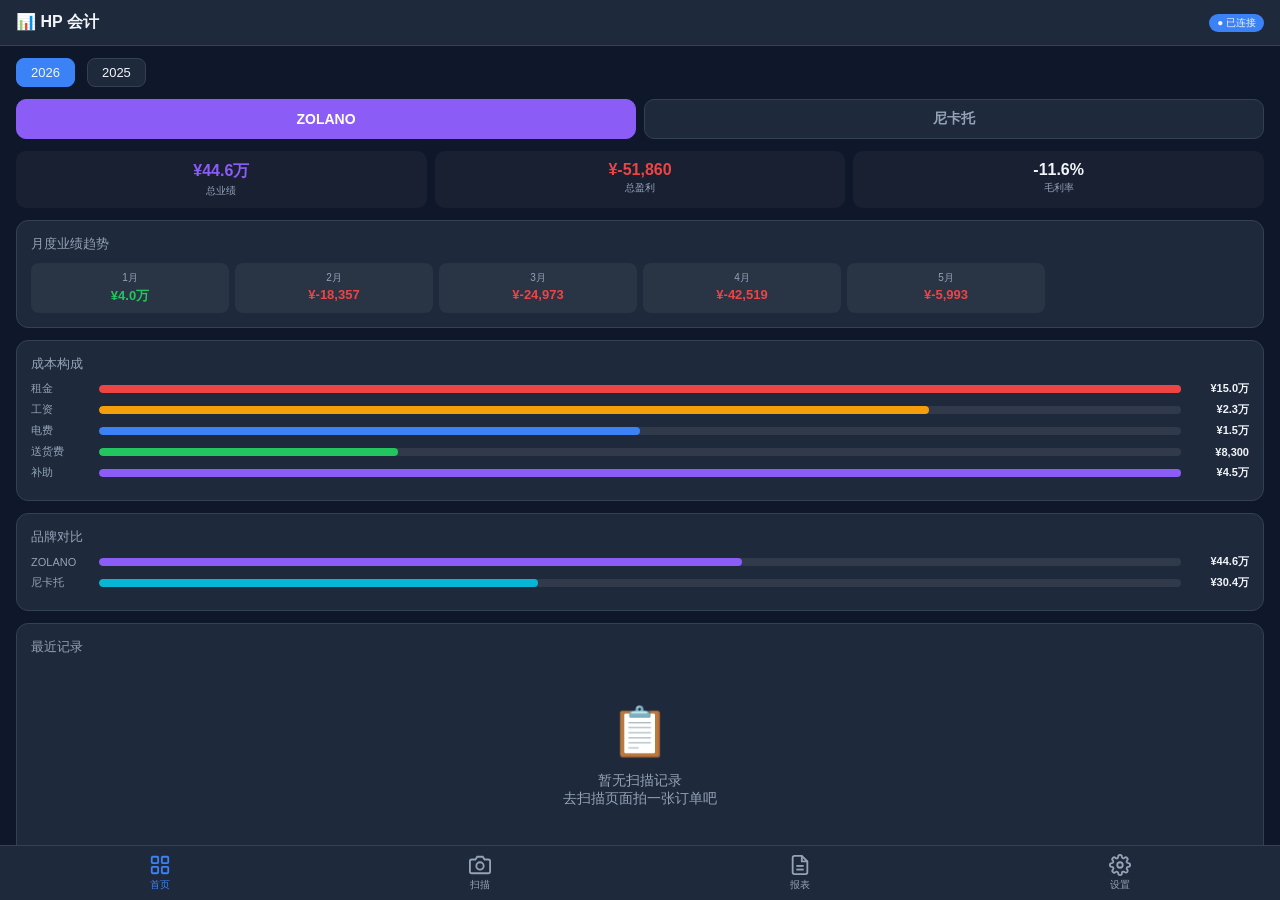
==== index.html @ b374a870 "Initial: HP Accounting PWA for ZOLANO & Nikator" ====
<!DOCTYPE html>
<html lang="zh-CN">
<head>
<meta charset="UTF-8">
<meta name="viewport" content="width=device-width, initial-scale=1.0, maximum-scale=1.0, user-scalable=no">
<title>HP 会计 — ZOLANO & 尼卡托</title>
<link rel="manifest" href="manifest.json">
<link rel="apple-touch-icon" href="icon-192.png">
<style>
* { margin:0; padding:0; box-sizing:border-box; -webkit-tap-highlight-color:transparent; }
:root {
  --bg: #0f172a; --card: #1e293b; --border: #334155;
  --text: #f1f5f9; --muted: #94a3b8; --accent: #3b82f6;
  --green: #22c55e; --red: #ef4444; --amber: #f59e0b;
  --zolano: #8b5cf6; --nikator: #06b6d4;
}
html, body { height:100%; font-family: -apple-system, "PingFang SC", "Microsoft YaHei", sans-serif; background:var(--bg); color:var(--text); }
body { display:flex; flex-direction:column; }

/* Header */
.header {
  padding:12px 16px; background:var(--card); border-bottom:1px solid var(--border);
  display:flex; align-items:center; justify-content:space-between; flex-shrink:0;
}
.header h1 { font-size:16px; font-weight:600; }
.header .badge { font-size:10px; padding:2px 8px; border-radius:10px; background:var(--accent); }

/* Main Content */
.main { flex:1; overflow-y:auto; padding:12px 16px; padding-bottom:80px; }

/* Bottom Nav */
.nav {
  position:fixed; bottom:0; left:0; right:0; display:flex;
  background:var(--card); border-top:1px solid var(--border); z-index:100;
}
.nav-btn {
  flex:1; display:flex; flex-direction:column; align-items:center; justify-content:center;
  padding:8px 0; background:none; border:none; color:var(--muted); font-size:10px; cursor:pointer;
  transition:color .2s;
}
.nav-btn.active { color:var(--accent); }
.nav-btn svg { width:22px; height:22px; margin-bottom:2px; }

/* Page containers */
.page { display:none; }
.page.active { display:block; }

/* Cards */
.card {
  background:var(--card); border:1px solid var(--border); border-radius:12px;
  padding:14px; margin-bottom:12px;
}
.card-title { font-size:13px; color:var(--muted); margin-bottom:8px; }
.card-value { font-size:24px; font-weight:700; }
.card-sub { font-size:11px; color:var(--muted); margin-top:4px; }

/* Brand tabs */
.brand-tabs { display:flex; gap:8px; margin-bottom:12px; }
.brand-tab {
  flex:1; padding:10px; border-radius:10px; border:1px solid var(--border);
  background:var(--card); color:var(--muted); font-size:14px; font-weight:600;
  cursor:pointer; text-align:center; transition:all .2s;
}
.brand-tab.active-zolano { background:var(--zolano); color:#fff; border-color:var(--zolano); }
.brand-tab.active-nikator { background:var(--nikator); color:#fff; border-color:var(--nikator); }

/* Monthly overview */
.month-grid { display:grid; grid-template-columns:repeat(6,1fr); gap:6px; margin-top:10px; }
.month-cell {
  background:rgba(255,255,255,.05); border-radius:8px; padding:8px 4px; text-align:center;
}
.month-cell .m-label { font-size:10px; color:var(--muted); }
.month-cell .m-val { font-size:13px; font-weight:600; margin-top:2px; }
.month-cell.profit { color:var(--green); }
.month-cell.loss { color:var(--red); }

/* Comparison bar */
.comp-bar { display:flex; align-items:center; gap:8px; margin:6px 0; }
.comp-bar .bar-bg { flex:1; height:8px; background:rgba(255,255,255,.08); border-radius:4px; overflow:hidden; }
.comp-bar .bar-fill { height:100%; border-radius:4px; }
.comp-bar .bar-label { font-size:11px; color:var(--muted); min-width:60px; }
.comp-bar .bar-val { font-size:11px; font-weight:600; min-width:60px; text-align:right; }

/* Scanner page */
.scanner-area {
  width:100%; aspect-ratio:1; background:#000; border-radius:16px;
  display:flex; align-items:center; justify-content:center; position:relative; overflow:hidden;
  margin-bottom:16px;
}
.scanner-area video { width:100%; height:100%; object-fit:cover; }
.scanner-area .overlay {
  position:absolute; inset:0; border:2px solid rgba(255,255,255,.3); border-radius:16px;
  pointer-events:none;
}
.scanner-area .scan-line {
  position:absolute; left:10%; right:10%; height:2px; background:var(--accent);
  box-shadow:0 0 12px var(--accent); animation:scan 2s ease-in-out infinite;
}
@keyframes scan { 0%,100%{top:20%} 50%{top:80%} }

.camera-placeholder { color:var(--muted); font-size:14px; text-align:center; }

.capture-btn {
  width:64px; height:64px; border-radius:50%; border:3px solid #fff;
  background:transparent; cursor:pointer; margin:16px auto; display:block;
  position:relative;
}
.capture-btn::after {
  content:''; position:absolute; inset:4px; border-radius:50%; background:#fff;
}
.capture-btn:active::after { background:var(--accent); }

/* Order form */
.form-group { margin-bottom:12px; }
.form-group label { display:block; font-size:12px; color:var(--muted); margin-bottom:4px; }
.form-group input, .form-group select, .form-group textarea {
  width:100%; padding:10px 12px; background:rgba(255,255,255,.06); border:1px solid var(--border);
  border-radius:8px; color:var(--text); font-size:14px; outline:none;
}
.form-group input:focus, .form-group select:focus { border-color:var(--accent); }
.form-row { display:grid; grid-template-columns:1fr 1fr; gap:10px; }

.submit-btn {
  width:100%; padding:14px; border:none; border-radius:10px; font-size:15px;
  font-weight:600; cursor:pointer; color:#fff;
  background:linear-gradient(135deg, var(--accent), #6366f1);
}
.submit-btn:active { opacity:.85; }
.submit-btn:disabled { opacity:.4; cursor:default; }

/* Upload status */
.upload-status {
  padding:12px; border-radius:10px; margin-top:12px; font-size:13px;
  display:none; align-items:center; gap:8px;
}
.upload-status.success { display:flex; background:rgba(34,197,94,.15); color:var(--green); }
.upload-status.error { display:flex; background:rgba(239,68,68,.15); color:var(--red); }
.upload-status.loading { display:flex; background:rgba(59,130,246,.15); color:var(--accent); }
.spinner { width:16px; height:16px; border:2px solid transparent; border-top-color:currentColor; border-radius:50%; animation:spin .8s linear infinite; }
@keyframes spin { to { transform:rotate(360deg); } }

/* Reports */
.report-summary { display:grid; grid-template-columns:1fr 1fr; gap:10px; }
.report-item { background:rgba(255,255,255,.04); border-radius:10px; padding:12px; }
.report-item .r-label { font-size:11px; color:var(--muted); }
.report-item .r-value { font-size:18px; font-weight:700; margin-top:4px; }

/* History */
.history-item {
  display:flex; align-items:center; gap:10px; padding:10px 0;
  border-bottom:1px solid var(--border);
}
.history-item:last-child { border-bottom:none; }
.history-icon {
  width:36px; height:36px; border-radius:8px; display:flex; align-items:center;
  justify-content:center; font-size:16px; flex-shrink:0;
}
.history-icon.zolano { background:rgba(139,92,246,.2); }
.history-icon.nikator { background:rgba(6,182,212,.2); }
.history-info { flex:1; min-width:0; }
.history-info .h-brand { font-size:12px; font-weight:600; }
.history-info .h-detail { font-size:11px; color:var(--muted); white-space:nowrap; overflow:hidden; text-overflow:ellipsis; }
.history-amount { font-size:14px; font-weight:600; text-align:right; }
.history-amount.positive { color:var(--green); }
.history-amount.negative { color:var(--red); }

/* Settings */
.setting-row {
  display:flex; align-items:center; justify-content:space-between;
  padding:12px 0; border-bottom:1px solid var(--border);
}
.setting-row:last-child { border-bottom:none; }
.setting-label { font-size:14px; }
.setting-desc { font-size:11px; color:var(--muted); margin-top:2px; }
.toggle {
  width:44px; height:24px; border-radius:12px; background:var(--border);
  position:relative; cursor:pointer; transition:background .2s;
}
.toggle.on { background:var(--accent); }
.toggle::after {
  content:''; position:absolute; width:20px; height:20px; border-radius:50%;
  background:#fff; top:2px; left:2px; transition:left .2s;
}
.toggle.on::after { left:22px; }

/* Toast */
.toast {
  position:fixed; top:60px; left:50%; transform:translateX(-50%);
  background:var(--card); border:1px solid var(--border); border-radius:10px;
  padding:10px 20px; font-size:13px; z-index:200; opacity:0;
  transition:opacity .3s, transform .3s; pointer-events:none;
}
.toast.show { opacity:1; transform:translateX(-50%) translateY(0); }

/* Scrollbar */
::-webkit-scrollbar { width:4px; }
::-webkit-scrollbar-thumb { background:var(--border); border-radius:2px; }

/* Empty state */
.empty-state { text-align:center; padding:40px 20px; color:var(--muted); }
.empty-state .empty-icon { font-size:48px; margin-bottom:12px; }
.empty-state .empty-text { font-size:14px; }

/* Year selector */
.year-selector { display:flex; align-items:center; gap:12px; margin-bottom:12px; }
.year-btn {
  padding:6px 14px; border-radius:8px; border:1px solid var(--border);
  background:var(--card); color:var(--text); font-size:13px; cursor:pointer;
}
.year-btn.active { background:var(--accent); border-color:var(--accent); }

/* Quick stats row */
.quick-stats { display:grid; grid-template-columns:repeat(3,1fr); gap:8px; margin-bottom:12px; }
.quick-stat { background:rgba(255,255,255,.04); border-radius:10px; padding:10px; text-align:center; }
.quick-stat .qs-val { font-size:16px; font-weight:700; }
.quick-stat .qs-label { font-size:10px; color:var(--muted); margin-top:2px; }

/* Image preview */
.preview-img {
  width:100%; max-height:200px; object-fit:cover; border-radius:10px;
  margin-bottom:12px; display:none;
}
</style>
</head>
<body>

<!-- Header -->
<div class="header">
  <h1>📊 HP 会计</h1>
  <span class="badge" id="syncBadge">● 已连接</span>
</div>

<!-- Toast -->
<div class="toast" id="toast"></div>

<!-- ===== PAGE 1: Dashboard ===== -->
<div class="main">
  <div class="page active" id="pageDashboard">
    <!-- Year selector -->
    <div class="year-selector">
      <button class="year-btn active" data-year="2026">2026</button>
      <button class="year-btn" data-year="2025">2025</button>
    </div>

    <!-- Brand tabs -->
    <div class="brand-tabs">
      <button class="brand-tab active-zolano" data-brand="zolano">ZOLANO</button>
      <button class="brand-tab" data-brand="nikator">尼卡托</button>
    </div>

    <!-- Quick stats -->
    <div class="quick-stats">
      <div class="quick-stat">
        <div class="qs-val" id="statSales">¥0</div>
        <div class="qs-label">总业绩</div>
      </div>
      <div class="quick-stat">
        <div class="qs-val" id="statProfit">¥0</div>
        <div class="qs-label">总盈利</div>
      </div>
      <div class="quick-stat">
        <div class="qs-val" id="statMargin">0%</div>
        <div class="qs-label">毛利率</div>
      </div>
    </div>

    <!-- Monthly overview -->
    <div class="card">
      <div class="card-title">月度业绩趋势</div>
      <div class="month-grid" id="monthGrid"></div>
    </div>

    <!-- Cost breakdown -->
    <div class="card">
      <div class="card-title">成本构成</div>
      <div id="costBreakdown"></div>
    </div>

    <!-- Comparison (both brands) -->
    <div class="card" id="comparisonCard">
      <div class="card-title">品牌对比</div>
      <div id="comparisonBars"></div>
    </div>

    <!-- Recent transactions -->
    <div class="card">
      <div class="card-title">最近记录</div>
      <div id="recentHistory"></div>
    </div>
  </div>

  <!-- ===== PAGE 2: Scanner ===== -->
  <div class="page" id="pageScanner">
    <div class="scanner-area" id="scannerArea">
      <div class="camera-placeholder" id="cameraPlaceholder">
        <div style="font-size:48px;margin-bottom:12px;">📷</div>
        <div>点击下方按钮开启相机</div>
      </div>
      <video id="cameraVideo" autoplay playsinline style="display:none;"></video>
      <canvas id="captureCanvas" style="display:none;"></canvas>
      <div class="overlay"><div class="scan-line"></div></div>
    </div>
    <img class="preview-img" id="previewImg">
    <button class="capture-btn" id="captureBtn" onclick="handleCapture()"></button>

    <div class="card" id="manualForm" style="display:none;">
      <div class="card-title">手动补录信息</div>
      <div class="form-group">
        <label>品牌</label>
        <select id="formBrand">
          <option value="zolano">ZOLANO</option>
          <option value="nikator">尼卡托</option>
        </select>
      </div>
      <div class="form-row">
        <div class="form-group">
          <label>客户名</label>
          <input type="text" id="formCustomer" placeholder="张先生">
        </div>
        <div class="form-group">
          <label>订单号</label>
          <input type="text" id="formOrder" placeholder="如 1005995">
        </div>
      </div>
      <div class="form-row">
        <div class="form-group">
          <label>销售业绩 (¥)</label>
          <input type="number" id="formSales" placeholder="0">
        </div>
        <div class="form-group">
          <label>出厂成本 (¥)</label>
          <input type="number" id="formCost" placeholder="0">
        </div>
      </div>
      <div class="form-row">
        <div class="form-group">
          <label>日期</label>
          <input type="date" id="formDate">
        </div>
        <div class="form-group">
          <label>产品类型</label>
          <select id="formProduct">
            <option value="sofa">沙发</option>
            <option value="bed">床架</option>
            <option value="mattress">床垫</option>
            <option value="chair">椅子</option>
            <option value="table">桌子</option>
            <option value="other">其他</option>
          </select>
        </div>
      </div>
      <div class="form-group">
        <label>备注</label>
        <textarea id="formNotes" rows="2" placeholder="产品型号、颜色等"></textarea>
      </div>
      <button class="submit-btn" onclick="submitOrder()">📤 发送到会计系统</button>
      <div class="upload-status" id="uploadStatus">
        <div class="spinner"></div>
        <span>正在发送...</span>
      </div>
    </div>
  </div>

  <!-- ===== PAGE 3: Reports ===== -->
  <div class="page" id="pageReports">
    <div class="year-selector">
      <button class="year-btn active" data-year="2026">2026</button>
      <button class="year-btn" data-year="2025">2025</button>
    </div>

    <div class="report-summary">
      <div class="report-item">
        <div class="r-label">本月总业绩</div>
        <div class="r-value" id="rptMonthSales">¥0</div>
      </div>
      <div class="report-item">
        <div class="r-label">本月总盈利</div>
        <div class="r-value" id="rptMonthProfit">¥0</div>
      </div>
      <div class="report-item">
        <div class="r-label">累计业绩 (YTD)</div>
        <div class="r-value" id="rptYtdSales">¥0</div>
      </div>
      <div class="report-item">
        <div class="r-label">累计盈利 (YTD)</div>
        <div class="r-value" id="rptYtdProfit">¥0</div>
      </div>
    </div>

    <div class="card" style="margin-top:12px;">
      <div class="card-title">月度明细</div>
      <div id="monthlyDetail"></div>
    </div>

    <div class="card">
      <div class="card-title">品牌对比</div>
      <div id="reportComparison"></div>
    </div>

    <button class="submit-btn" style="margin-top:12px;" onclick="generateReport()">📄 生成报告</button>
  </div>

  <!-- ===== PAGE 4: Settings ===== -->
  <div class="page" id="pageSettings">
    <div class="card">
      <div class="card-title">上传设置</div>
      <div class="form-group">
        <label>Webhook URL</label>
        <input type="url" id="webhookUrl" placeholder="https://your-server.com/api/upload" value="">
      </div>
      <div class="setting-row">
        <div>
          <div class="setting-label">自动上传</div>
          <div class="setting-desc">拍照后自动发送到服务器</div>
        </div>
        <div class="toggle on" id="toggleAutoUpload" onclick="toggleSetting(this)"></div>
      </div>
      <div class="setting-row">
        <div>
          <div class="setting-label">离线存储</div>
          <div class="setting-desc">无网络时保存到本地</div>
        </div>
        <div class="toggle on" id="toggleOffline" onclick="toggleSetting(this)"></div>
      </div>
    </div>

    <div class="card">
      <div class="card-title">数据管理</div>
      <div class="setting-row" onclick="exportData()" style="cursor:pointer;">
        <div>
          <div class="setting-label">导出数据</div>
          <div class="setting-desc">下载所有记录为JSON</div>
        </div>
        <span>→</span>
      </div>
      <div class="setting-row" onclick="importData()" style="cursor:pointer;">
        <div>
          <div class="setting-label">导入数据</div>
          <div class="setting-desc">从JSON文件恢复</div>
        </div>
        <span>→</span>
      </div>
      <div class="setting-row" onclick="clearData()" style="cursor:pointer;">
        <div>
          <div class="setting-label">清除所有数据</div>
          <div class="setting-desc">不可恢复的操作</div>
        </div>
        <span style="color:var(--red);">⚠</span>
      </div>
    </div>

    <div class="card">
      <div class="card-title">关于</div>
      <div class="setting-row">
        <div class="setting-label">版本</div>
        <span style="color:var(--muted);">v1.0.0</span>
      </div>
      <div class="setting-row">
        <div class="setting-label">存储使用</div>
        <span style="color:var(--muted);" id="storageUsed">0 KB</span>
      </div>
    </div>

    <input type="file" id="importInput" accept=".json" style="display:none;" onchange="handleImport(event)">
  </div>
</div>

<!-- Bottom Navigation -->
<nav class="nav">
  <button class="nav-btn active" data-page="pageDashboard" onclick="switchPage(this)">
    <svg viewBox="0 0 24 24" fill="none" stroke="currentColor" stroke-width="2"><rect x="3" y="3" width="7" height="7" rx="1"/><rect x="14" y="3" width="7" height="7" rx="1"/><rect x="3" y="14" width="7" height="7" rx="1"/><rect x="14" y="14" width="7" height="7" rx="1"/></svg>
    首页
  </button>
  <button class="nav-btn" data-page="pageScanner" onclick="switchPage(this)">
    <svg viewBox="0 0 24 24" fill="none" stroke="currentColor" stroke-width="2"><path d="M23 19a2 2 0 01-2 2H3a2 2 0 01-2-2V8a2 2 0 012-2h4l2-3h6l2 3h4a2 2 0 012 2z"/><circle cx="12" cy="13" r="4"/></svg>
    扫描
  </button>
  <button class="nav-btn" data-page="pageReports" onclick="switchPage(this)">
    <svg viewBox="0 0 24 24" fill="none" stroke="currentColor" stroke-width="2"><path d="M14 2H6a2 2 0 00-2 2v16a2 2 0 002 2h12a2 2 0 002-2V8z"/><polyline points="14,2 14,8 20,8"/><line x1="16" y1="13" x2="8" y2="13"/><line x1="16" y1="17" x2="8" y2="17"/></svg>
    报表
  </button>
  <button class="nav-btn" data-page="pageSettings" onclick="switchPage(this)">
    <svg viewBox="0 0 24 24" fill="none" stroke="currentColor" stroke-width="2"><circle cx="12" cy="12" r="3"/><path d="M19.4 15a1.65 1.65 0 00.33 1.82l.06.06a2 2 0 010 2.83 2 2 0 01-2.83 0l-.06-.06a1.65 1.65 0 00-1.82-.33 1.65 1.65 0 00-1 1.51V21a2 2 0 01-4 0v-.09A1.65 1.65 0 009 19.4a1.65 1.65 0 00-1.82.33l-.06.06a2 2 0 01-2.83-2.83l.06-.06A1.65 1.65 0 004.68 15a1.65 1.65 0 00-1.51-1H3a2 2 0 010-4h.09A1.65 1.65 0 004.6 9a1.65 1.65 0 00-.33-1.82l-.06-.06a2 2 0 012.83-2.83l.06.06A1.65 1.65 0 009 4.68a1.65 1.65 0 001-1.51V3a2 2 0 014 0v.09a1.65 1.65 0 001 1.51 1.65 1.65 0 001.82-.33l.06-.06a2 2 0 012.83 2.83l-.06.06A1.65 1.65 0 0019.4 9a1.65 1.65 0 001.51 1H21a2 2 0 010 4h-.09a1.65 1.65 0 00-1.51 1z"/></svg>
    设置
  </button>
</nav>

<script src="app.js"></script>
</body>
</html>
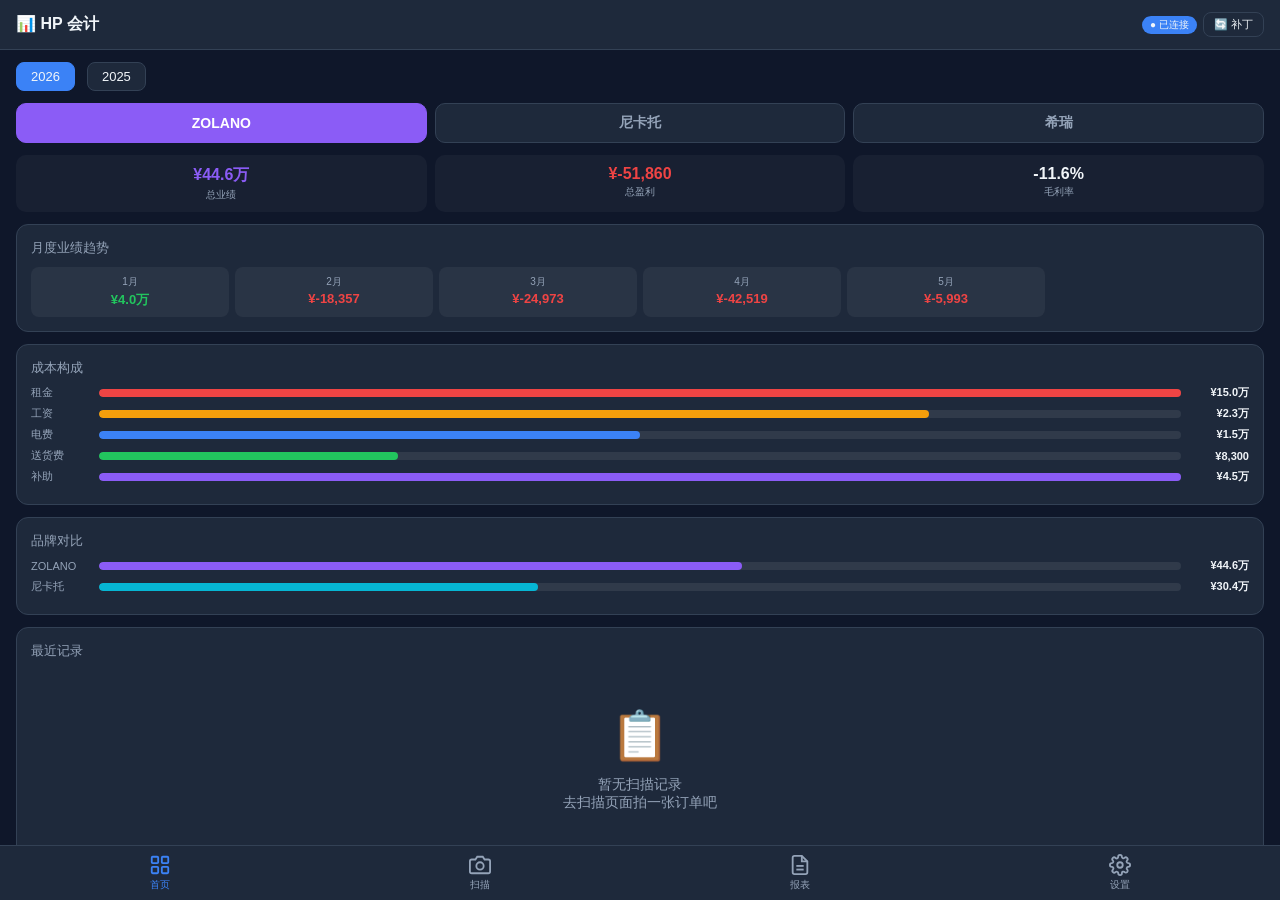
==== commit 1fae825b: "v1.1: 添加希瑞数据 + 补丁按钮" ====
--- a/index.html
+++ b/index.html
@@ -63,6 +63,7 @@
 }
 .brand-tab.active-zolano { background:var(--zolano); color:#fff; border-color:var(--zolano); }
 .brand-tab.active-nikator { background:var(--nikator); color:#fff; border-color:var(--nikator); }
+.brand-tab.active-stareep { background:var(--amber); color:#000; border-color:var(--amber); }
 
 /* Monthly overview */
 .month-grid { display:grid; grid-template-columns:repeat(6,1fr); gap:6px; margin-top:10px; }
@@ -227,7 +228,10 @@
 <!-- Header -->
 <div class="header">
   <h1>📊 HP 会计</h1>
-  <span class="badge" id="syncBadge">● 已连接</span>
+  <div style="display:flex;gap:6px;align-items:center;">
+    <span class="badge" id="syncBadge">● 已连接</span>
+    <button id="patchBtn" style="padding:4px 10px;border-radius:8px;border:1px solid var(--border);background:var(--card);color:var(--text);font-size:11px;cursor:pointer;" onclick="applyPatch()">🔄 补丁</button>
+  </div>
 </div>
 
 <!-- Toast -->
@@ -246,6 +250,7 @@
     <div class="brand-tabs">
       <button class="brand-tab active-zolano" data-brand="zolano">ZOLANO</button>
       <button class="brand-tab" data-brand="nikator">尼卡托</button>
+      <button class="brand-tab" data-brand="stareep">希瑞</button>
     </div>
 
     <!-- Quick stats -->
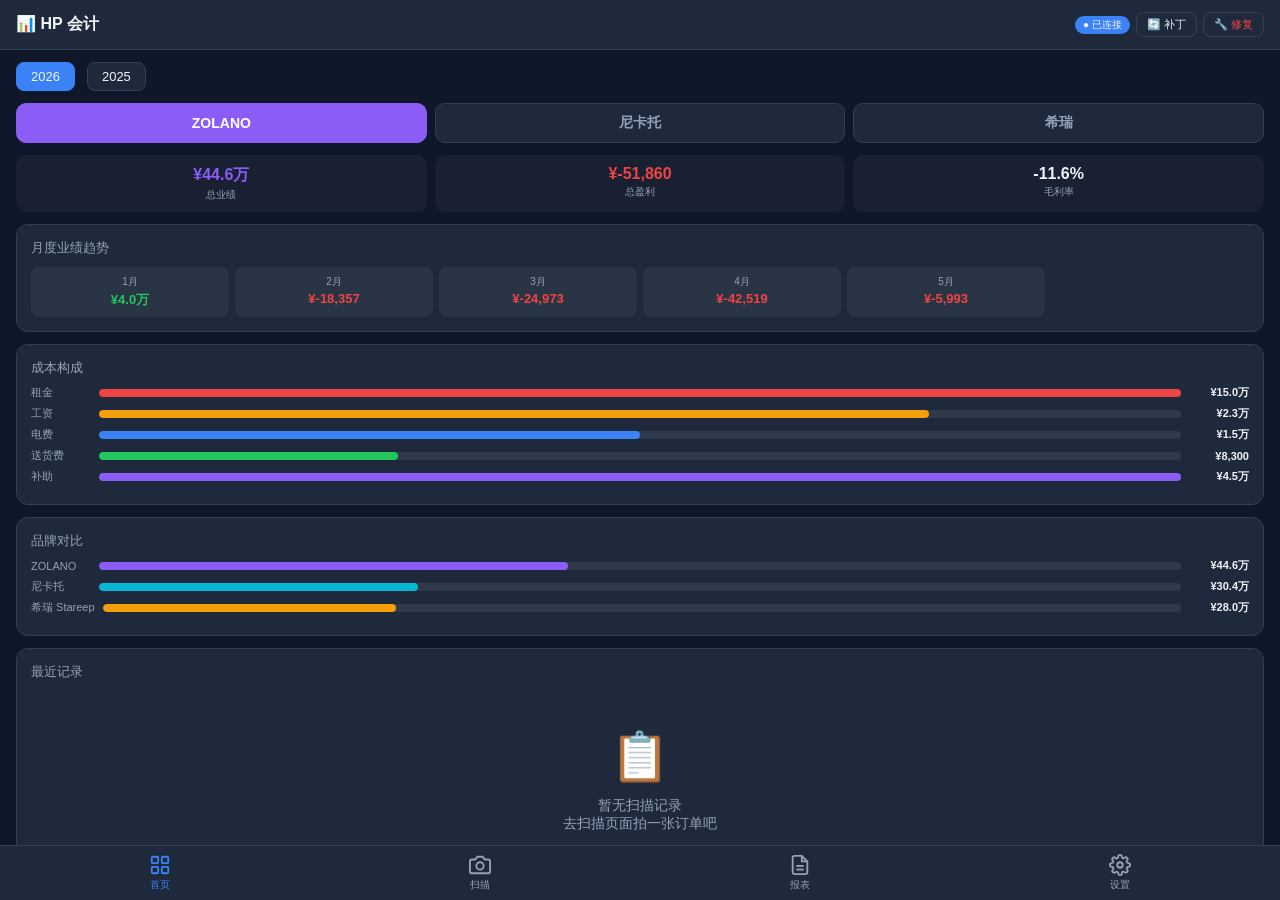
==== commit 7fefd4b1: "v1.3: 补丁按钮联网更新 + 修复按钮" ====
--- a/index.html
+++ b/index.html
@@ -231,6 +231,7 @@
   <div style="display:flex;gap:6px;align-items:center;">
     <span class="badge" id="syncBadge">● 已连接</span>
     <button id="patchBtn" style="padding:4px 10px;border-radius:8px;border:1px solid var(--border);background:var(--card);color:var(--text);font-size:11px;cursor:pointer;" onclick="applyPatch()">🔄 补丁</button>
+    <button onclick="repairApp()" style="padding:4px 10px;border-radius:8px;border:1px solid var(--border);background:var(--card);color:var(--red);font-size:11px;cursor:pointer;">🔧 修复</button>
   </div>
 </div>
 
